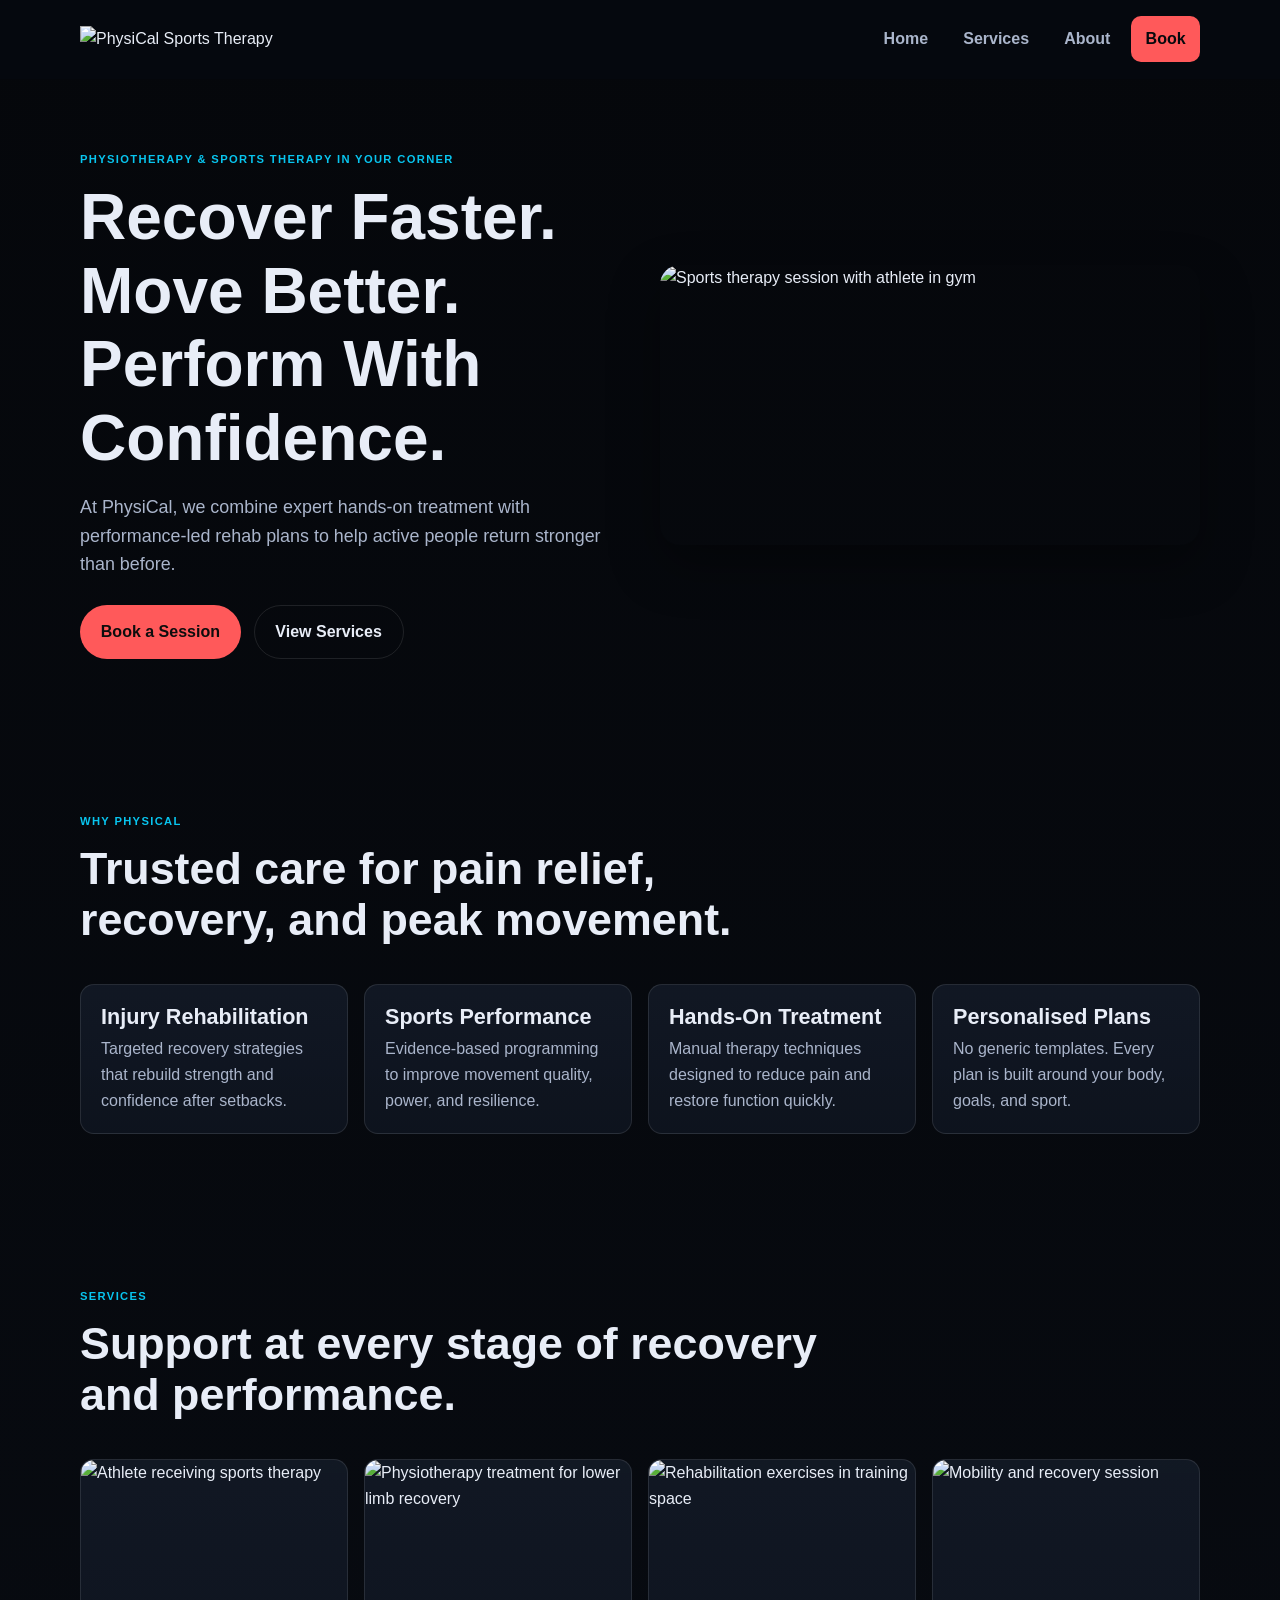
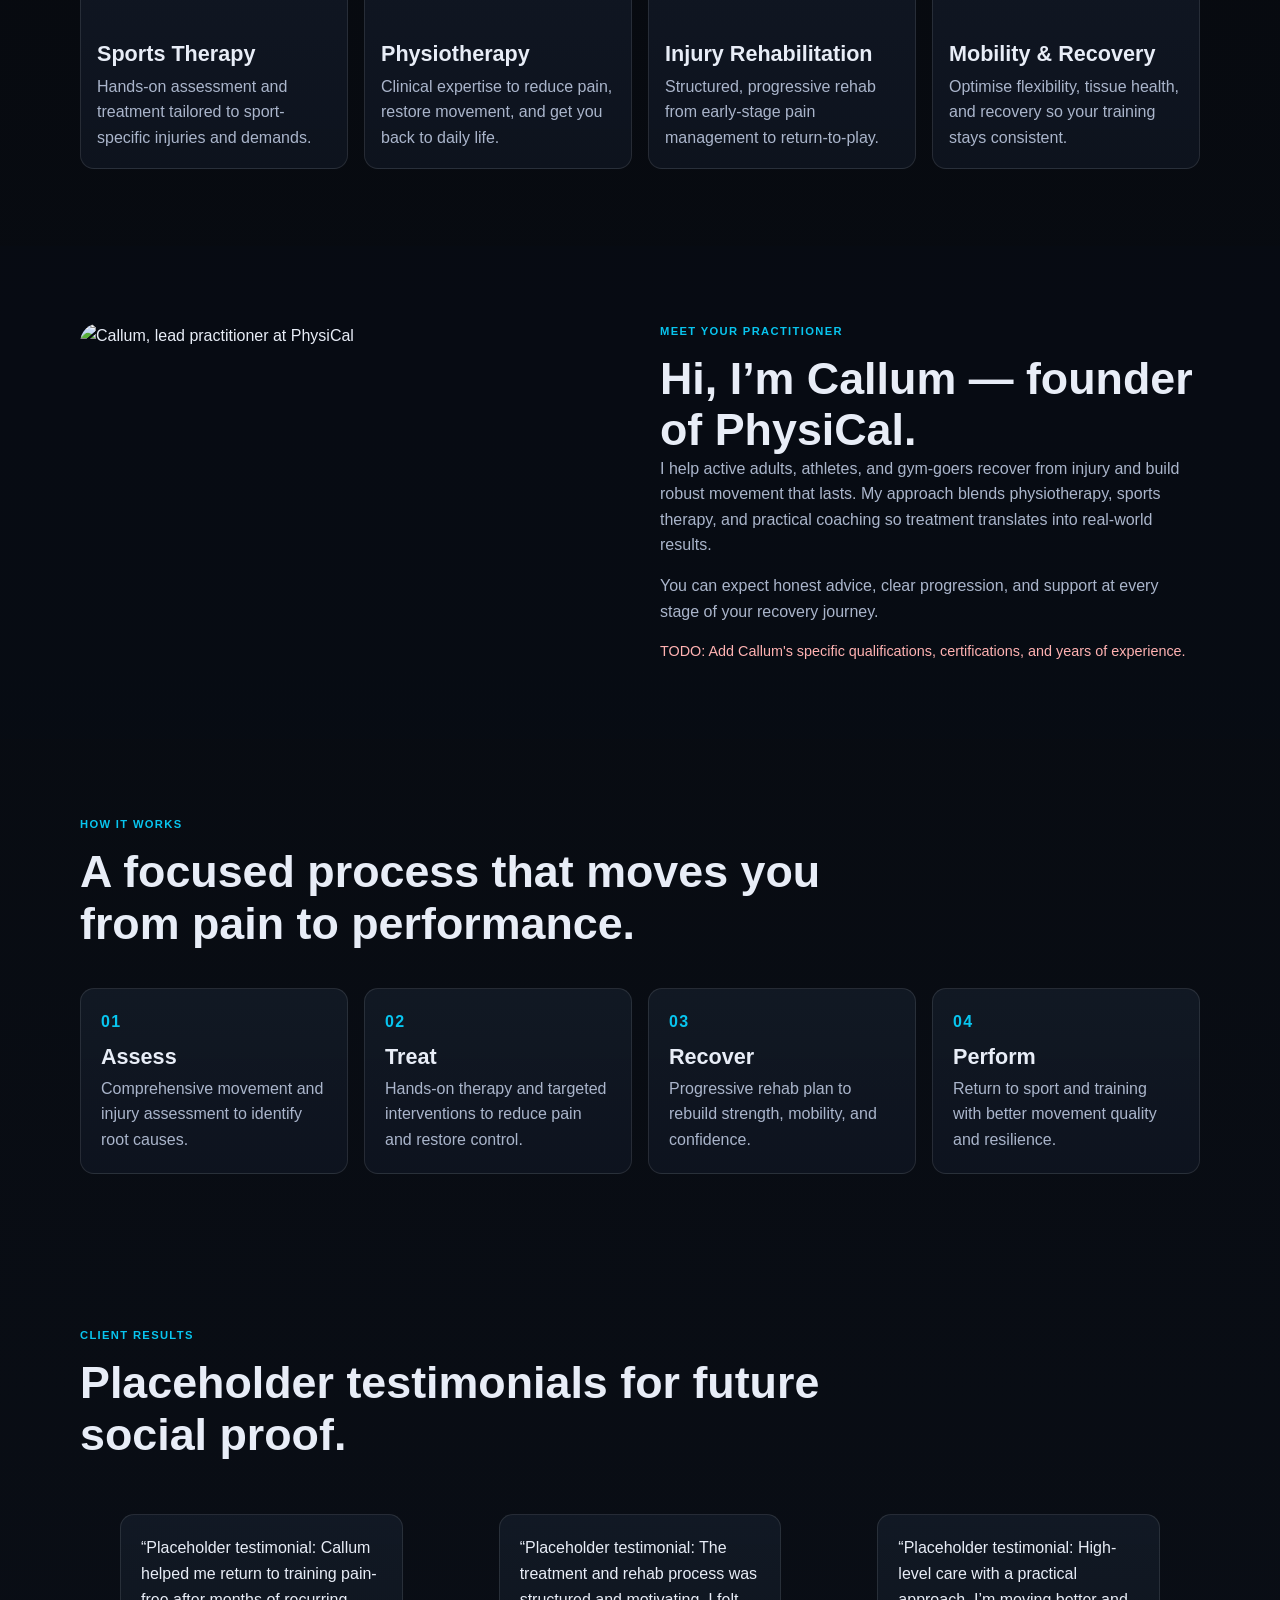
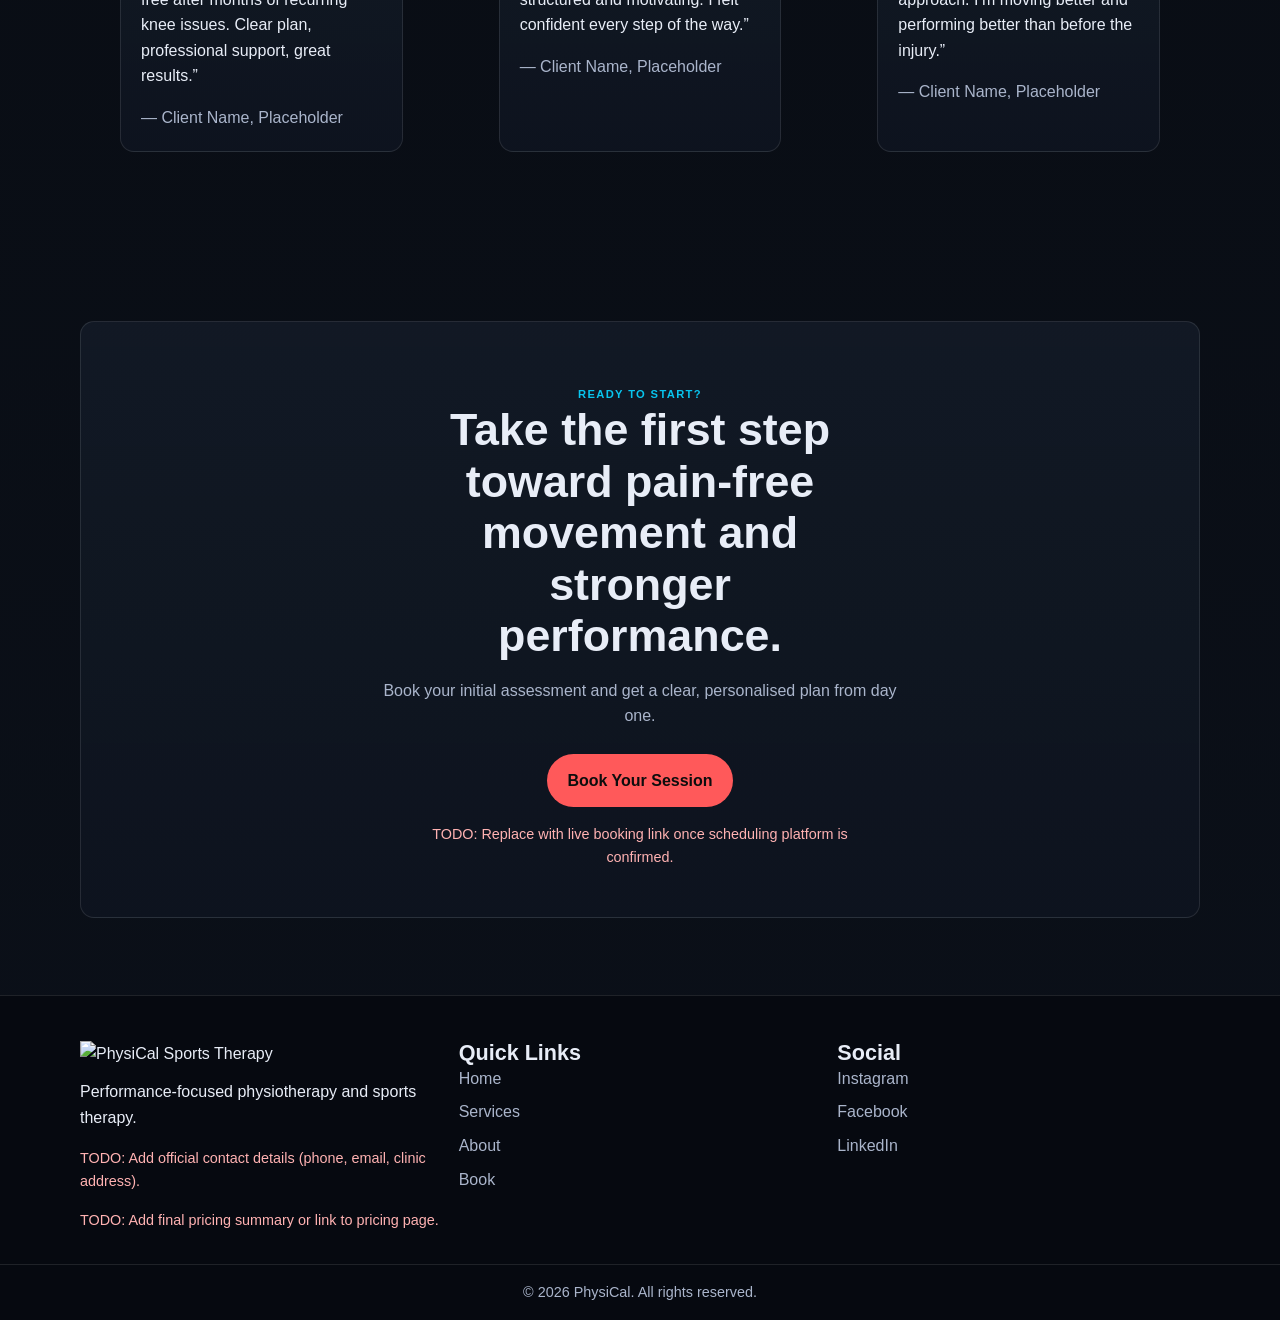
==== index.html @ a9a487e8 "Fix homepage routing for root and /public entry points" ====
<!DOCTYPE html>
<html lang="en">
<head>
  <meta charset="UTF-8" />
  <meta name="viewport" content="width=device-width, initial-scale=1.0" />
  <meta name="description" content="PhysiCal Sports Therapy helps active people recover from injury, move better, and perform at their best." />
  <title>PhysiCal | Physiotherapy & Sports Therapy</title>
  <link rel="preconnect" href="https://images.unsplash.com" />
  <link rel="preconnect" href="https://plus.unsplash.com" />
  <link rel="stylesheet" href="/public/css/styles.css" />
</head>
<body>
  <header class="site-header" id="top">
    <div class="container nav-wrap">
      <a href="#top" class="brand" aria-label="PhysiCal home">
        <img src="/public/images/logo.png" alt="PhysiCal Sports Therapy" class="brand-logo" />
      </a>

      <button class="nav-toggle" aria-label="Open navigation" aria-controls="site-nav" aria-expanded="false">
        <span></span>
        <span></span>
        <span></span>
      </button>

      <nav class="site-nav" id="site-nav" aria-label="Primary navigation">
        <a href="#top">Home</a>
        <a href="#services">Services</a>
        <a href="#about">About</a>
        <a href="#book" class="book-link">Book</a>
      </nav>
    </div>
  </header>

  <main>
    <section class="hero section" id="hero">
      <div class="container hero-grid">
        <div class="hero-copy fade-in">
          <p class="eyebrow">Physiotherapy & Sports Therapy in Your Corner</p>
          <h1>Recover Faster. Move Better. Perform With Confidence.</h1>
          <p class="hero-subtext">At PhysiCal, we combine expert hands-on treatment with performance-led rehab plans to help active people return stronger than before.</p>
          <div class="hero-actions">
            <a href="#book" class="btn btn-primary">Book a Session</a>
            <a href="#services" class="btn btn-secondary">View Services</a>
          </div>
        </div>
        <div class="hero-media fade-in">
          <img src="https://images.unsplash.com/photo-1517836357463-d25dfeac3438?auto=format&fit=crop&w=1400&q=80" alt="Sports therapy session with athlete in gym" />
        </div>
      </div>
    </section>

    <section class="value section" id="value">
      <div class="container">
        <div class="section-head fade-in">
          <p class="eyebrow">Why PhysiCal</p>
          <h2>Trusted care for pain relief, recovery, and peak movement.</h2>
        </div>
        <div class="value-grid">
          <article class="card fade-in">
            <h3>Injury Rehabilitation</h3>
            <p>Targeted recovery strategies that rebuild strength and confidence after setbacks.</p>
          </article>
          <article class="card fade-in">
            <h3>Sports Performance</h3>
            <p>Evidence-based programming to improve movement quality, power, and resilience.</p>
          </article>
          <article class="card fade-in">
            <h3>Hands-On Treatment</h3>
            <p>Manual therapy techniques designed to reduce pain and restore function quickly.</p>
          </article>
          <article class="card fade-in">
            <h3>Personalised Plans</h3>
            <p>No generic templates. Every plan is built around your body, goals, and sport.</p>
          </article>
        </div>
      </div>
    </section>

    <section class="services section" id="services">
      <div class="container">
        <div class="section-head fade-in">
          <p class="eyebrow">Services</p>
          <h2>Support at every stage of recovery and performance.</h2>
        </div>
        <div class="services-grid">
          <article class="service-card fade-in">
            <img src="https://images.unsplash.com/photo-1571019613454-1cb2f99b2d8b?auto=format&fit=crop&w=1200&q=80" alt="Athlete receiving sports therapy" />
            <h3>Sports Therapy</h3>
            <p>Hands-on assessment and treatment tailored to sport-specific injuries and demands.</p>
          </article>
          <article class="service-card fade-in">
            <img src="https://images.unsplash.com/photo-1519823551278-64ac92734fb1?auto=format&fit=crop&w=1200&q=80" alt="Physiotherapy treatment for lower limb recovery" />
            <h3>Physiotherapy</h3>
            <p>Clinical expertise to reduce pain, restore movement, and get you back to daily life.</p>
          </article>
          <article class="service-card fade-in">
            <img src="https://images.unsplash.com/photo-1599058917765-a780eda07a3e?auto=format&fit=crop&w=1200&q=80" alt="Rehabilitation exercises in training space" />
            <h3>Injury Rehabilitation</h3>
            <p>Structured, progressive rehab from early-stage pain management to return-to-play.</p>
          </article>
          <article class="service-card fade-in">
            <img src="https://images.unsplash.com/photo-1549570652-97324981a6fd?auto=format&fit=crop&w=1200&q=80" alt="Mobility and recovery session" />
            <h3>Mobility & Recovery</h3>
            <p>Optimise flexibility, tissue health, and recovery so your training stays consistent.</p>
          </article>
        </div>
      </div>
    </section>

    <section class="about section" id="about">
      <div class="container about-grid">
        <div class="about-media fade-in">
          <img src="https://images.unsplash.com/photo-1600880292203-757bb62b4baf?auto=format&fit=crop&w=1200&q=80" alt="Callum, lead practitioner at PhysiCal" />
        </div>
        <div class="about-copy fade-in">
          <p class="eyebrow">Meet Your Practitioner</p>
          <h2>Hi, I’m Callum — founder of PhysiCal.</h2>
          <p>I help active adults, athletes, and gym-goers recover from injury and build robust movement that lasts. My approach blends physiotherapy, sports therapy, and practical coaching so treatment translates into real-world results.</p>
          <p>You can expect honest advice, clear progression, and support at every stage of your recovery journey.</p>
          <p class="todo-note">TODO: Add Callum's specific qualifications, certifications, and years of experience.</p>
        </div>
      </div>
    </section>

    <section class="process section" id="process">
      <div class="container">
        <div class="section-head fade-in">
          <p class="eyebrow">How It Works</p>
          <h2>A focused process that moves you from pain to performance.</h2>
        </div>
        <div class="process-grid">
          <article class="process-step fade-in">
            <span class="step-number">01</span>
            <h3>Assess</h3>
            <p>Comprehensive movement and injury assessment to identify root causes.</p>
          </article>
          <article class="process-step fade-in">
            <span class="step-number">02</span>
            <h3>Treat</h3>
            <p>Hands-on therapy and targeted interventions to reduce pain and restore control.</p>
          </article>
          <article class="process-step fade-in">
            <span class="step-number">03</span>
            <h3>Recover</h3>
            <p>Progressive rehab plan to rebuild strength, mobility, and confidence.</p>
          </article>
          <article class="process-step fade-in">
            <span class="step-number">04</span>
            <h3>Perform</h3>
            <p>Return to sport and training with better movement quality and resilience.</p>
          </article>
        </div>
      </div>
    </section>

    <section class="testimonials section" id="results">
      <div class="container">
        <div class="section-head fade-in">
          <p class="eyebrow">Client Results</p>
          <h2>Placeholder testimonials for future social proof.</h2>
        </div>
        <div class="testimonials-grid">
          <blockquote class="testimonial fade-in">
            <p>“Placeholder testimonial: Callum helped me return to training pain-free after months of recurring knee issues. Clear plan, professional support, great results.”</p>
            <cite>— Client Name, Placeholder</cite>
          </blockquote>
          <blockquote class="testimonial fade-in">
            <p>“Placeholder testimonial: The treatment and rehab process was structured and motivating. I felt confident every step of the way.”</p>
            <cite>— Client Name, Placeholder</cite>
          </blockquote>
          <blockquote class="testimonial fade-in">
            <p>“Placeholder testimonial: High-level care with a practical approach. I’m moving better and performing better than before the injury.”</p>
            <cite>— Client Name, Placeholder</cite>
          </blockquote>
        </div>
      </div>
    </section>

    <section class="cta section" id="book">
      <div class="container cta-box fade-in">
        <p class="eyebrow">Ready to Start?</p>
        <h2>Take the first step toward pain-free movement and stronger performance.</h2>
        <p>Book your initial assessment and get a clear, personalised plan from day one.</p>
        <a href="#" class="btn btn-primary">Book Your Session</a>
        <p class="todo-note">TODO: Replace with live booking link once scheduling platform is confirmed.</p>
      </div>
    </section>
  </main>

  <footer class="site-footer">
    <div class="container footer-grid">
      <div>
        <img src="/public/images/logo.png" alt="PhysiCal Sports Therapy" class="footer-logo" />
        <p class="footer-tagline">Performance-focused physiotherapy and sports therapy.</p>
        <p class="todo-note">TODO: Add official contact details (phone, email, clinic address).</p>
        <p class="todo-note">TODO: Add final pricing summary or link to pricing page.</p>
      </div>
      <div>
        <h3>Quick Links</h3>
        <ul class="footer-links">
          <li><a href="#top">Home</a></li>
          <li><a href="#services">Services</a></li>
          <li><a href="#about">About</a></li>
          <li><a href="#book">Book</a></li>
        </ul>
      </div>
      <div>
        <h3>Social</h3>
        <ul class="footer-links">
          <li><a href="#" aria-label="Instagram">Instagram</a></li>
          <li><a href="#" aria-label="Facebook">Facebook</a></li>
          <li><a href="#" aria-label="LinkedIn">LinkedIn</a></li>
        </ul>
      </div>
    </div>
    <div class="footer-bottom">
      <p>&copy; <span id="year"></span> PhysiCal. All rights reserved.</p>
    </div>
  </footer>

  <script src="/public/js/main.js"></script>
</body>
</html>
---- public/css/styles.css ----
/* ==========================================
   Root Variables
   ========================================== */
:root {
  /* TODO: Fine-tune brand colours after final brand guidelines are approved */
  --color-bg: #07090d;
  --color-surface: #101520;
  --color-surface-alt: #161d2b;
  --color-text: #e8edf7;
  --color-text-muted: #aab5cb;
  --color-primary: #ff595a;
  --color-secondary: #08c5ef;
  --color-border: rgba(255, 255, 255, 0.1);
  --shadow-lg: 0 20px 50px rgba(0, 0, 0, 0.35);
  --radius-md: 14px;
  --radius-lg: 20px;
  --container: 1120px;
  --transition: 220ms ease;
}

/* ==========================================
   Global Base
   ========================================== */
* {
  box-sizing: border-box;
}

html {
  scroll-behavior: smooth;
}

body {
  margin: 0;
  font-family: "Inter", "Segoe UI", Roboto, Arial, sans-serif;
  background: linear-gradient(180deg, #05070b 0%, #0b1019 100%);
  color: var(--color-text);
  line-height: 1.6;
}

img {
  max-width: 100%;
  display: block;
}

a {
  color: inherit;
  text-decoration: none;
}

.container {
  width: min(100% - 2.25rem, var(--container));
  margin-inline: auto;
}

.section {
  padding: clamp(3.5rem, 6vw, 6rem) 0;
}

.eyebrow {
  margin: 0 0 0.75rem;
  color: var(--color-secondary);
  letter-spacing: 0.12em;
  text-transform: uppercase;
  font-weight: 700;
  font-size: clamp(0.7rem, 0.8vw, 0.8rem);
}

h1,
h2,
h3 {
  margin: 0;
  line-height: 1.15;
}

h1 {
  font-size: clamp(2rem, 5vw, 4rem);
}

h2 {
  font-size: clamp(1.6rem, 3.5vw, 2.8rem);
}

h3 {
  font-size: clamp(1.15rem, 2vw, 1.35rem);
}

p {
  margin: 0;
  color: var(--color-text-muted);
}

.todo-note {
  margin-top: 1rem;
  font-size: 0.9rem;
  color: #ffb2b2;
}

.section-head {
  max-width: 760px;
  margin-bottom: clamp(1.6rem, 3vw, 2.5rem);
}

/* ==========================================
   Header & Navigation
   ========================================== */
.site-header {
  position: sticky;
  top: 0;
  z-index: 30;
  background: rgba(6, 9, 15, 0.9);
  backdrop-filter: blur(12px);
  border-bottom: 1px solid transparent;
  transition: border-color var(--transition), background var(--transition);
}

.site-header.is-scrolled {
  border-color: var(--color-border);
}

.nav-wrap {
  display: flex;
  align-items: center;
  justify-content: space-between;
  gap: 1rem;
  min-height: 78px;
}

.brand-logo {
  width: clamp(170px, 23vw, 260px);
  height: auto;
}

.nav-toggle {
  width: 46px;
  height: 46px;
  border: 1px solid var(--color-border);
  border-radius: 10px;
  background: transparent;
  display: grid;
  place-items: center;
  padding: 0;
  cursor: pointer;
}

.nav-toggle span {
  display: block;
  width: 18px;
  height: 2px;
  margin: 2px 0;
  border-radius: 4px;
  background: var(--color-text);
  transition: transform var(--transition), opacity var(--transition);
}

.nav-toggle[aria-expanded="true"] span:nth-child(1) {
  transform: translateY(6px) rotate(45deg);
}

.nav-toggle[aria-expanded="true"] span:nth-child(2) {
  opacity: 0;
}

.nav-toggle[aria-expanded="true"] span:nth-child(3) {
  transform: translateY(-6px) rotate(-45deg);
}

.site-nav {
  position: absolute;
  top: 100%;
  right: 1rem;
  left: 1rem;
  display: grid;
  gap: 0.4rem;
  background: rgba(10, 14, 21, 0.98);
  border: 1px solid var(--color-border);
  border-radius: var(--radius-md);
  padding: 0.75rem;
  transform: translateY(-8px);
  opacity: 0;
  pointer-events: none;
  transition: opacity var(--transition), transform var(--transition);
}

.site-nav.is-open {
  opacity: 1;
  pointer-events: auto;
  transform: translateY(0);
}

.site-nav a {
  padding: 0.75rem 0.9rem;
  border-radius: 10px;
  color: var(--color-text-muted);
  font-weight: 600;
}

.site-nav a:hover,
.site-nav a:focus-visible {
  color: var(--color-text);
  background: rgba(255, 255, 255, 0.05);
}

.site-nav .book-link {
  color: var(--color-bg);
  background: var(--color-primary);
  text-align: center;
}

.site-nav .book-link:hover,
.site-nav .book-link:focus-visible {
  background: #ff7778;
  color: var(--color-bg);
}

/* ==========================================
   Hero
   ========================================== */
.hero {
  padding-top: clamp(2.2rem, 6vw, 4.5rem);
}

.hero-grid {
  display: grid;
  gap: 2rem;
  align-items: center;
}

.hero-subtext {
  margin-top: 1.1rem;
  font-size: clamp(1rem, 1.4vw, 1.2rem);
  max-width: 56ch;
}

.hero-actions {
  margin-top: 1.6rem;
  display: flex;
  flex-wrap: wrap;
  gap: 0.8rem;
}

.btn {
  display: inline-flex;
  align-items: center;
  justify-content: center;
  padding: 0.85rem 1.3rem;
  border-radius: 999px;
  font-weight: 700;
  transition: transform var(--transition), background var(--transition), color var(--transition);
}

.btn:hover,
.btn:focus-visible {
  transform: translateY(-2px);
}

.btn-primary {
  background: var(--color-primary);
  color: #0d0d0d;
}

.btn-primary:hover,
.btn-primary:focus-visible {
  background: #ff7677;
}

.btn-secondary {
  border: 1px solid var(--color-border);
  color: var(--color-text);
}

.btn-secondary:hover,
.btn-secondary:focus-visible {
  background: rgba(255, 255, 255, 0.07);
}

.hero-media {
  border-radius: var(--radius-lg);
  overflow: hidden;
  box-shadow: var(--shadow-lg);
  min-height: 280px;
}

.hero-media img {
  width: 100%;
  height: 100%;
  object-fit: cover;
}

/* ==========================================
   Cards / Grids
   ========================================== */
.value-grid,
.services-grid,
.process-grid,
.testimonials-grid,
.footer-grid {
  display: grid;
  gap: 1rem;
}

.card,
.service-card,
.process-step,
.testimonial,
.cta-box {
  border: 1px solid var(--color-border);
  background: linear-gradient(180deg, rgba(19, 26, 38, 0.9) 0%, rgba(14, 20, 31, 0.95) 100%);
  border-radius: var(--radius-md);
}

.card,
.process-step,
.testimonial {
  padding: 1.25rem;
}

.card h3,
.process-step h3,
.service-card h3 {
  margin-bottom: 0.4rem;
}

.service-card {
  overflow: hidden;
}

.service-card img {
  width: 100%;
  aspect-ratio: 16 / 10;
  object-fit: cover;
}

.service-card h3,
.service-card p {
  padding-inline: 1rem;
}

.service-card h3 {
  margin-top: 1rem;
}

.service-card p {
  padding-bottom: 1.1rem;
}

.about {
  background: rgba(8, 13, 21, 0.6);
}

.about-grid {
  display: grid;
  gap: 1.6rem;
  align-items: center;
}

.about-media {
  border-radius: var(--radius-lg);
  overflow: hidden;
}

.about-media img {
  width: 100%;
  height: 100%;
  min-height: 340px;
  object-fit: cover;
}

.about-copy p + p {
  margin-top: 0.95rem;
}

.process-step {
  position: relative;
}

.step-number {
  display: inline-block;
  margin-bottom: 0.65rem;
  font-weight: 800;
  color: var(--color-secondary);
  letter-spacing: 0.08em;
}

.testimonial p {
  color: var(--color-text);
}

.testimonial cite {
  margin-top: 1rem;
  display: block;
  font-style: normal;
  color: var(--color-text-muted);
}

.cta-box {
  text-align: center;
  padding: clamp(1.8rem, 4vw, 3rem);
}

.cta-box h2 {
  max-width: 18ch;
  margin-inline: auto;
}

.cta-box p {
  margin: 1rem auto 0;
  max-width: 60ch;
}

.cta-box .btn {
  margin-top: 1.6rem;
}

/* ==========================================
   Footer
   ========================================== */
.site-footer {
  border-top: 1px solid var(--color-border);
  background: #060910;
}

.footer-grid {
  padding: 2.8rem 0 2rem;
}

.footer-logo {
  width: clamp(160px, 23vw, 220px);
  margin-bottom: 0.8rem;
}

.footer-tagline {
  color: var(--color-text);
  margin-bottom: 0.8rem;
}

.footer-links {
  list-style: none;
  margin: 0;
  padding: 0;
  display: grid;
  gap: 0.5rem;
}

.footer-links a {
  color: var(--color-text-muted);
}

.footer-links a:hover,
.footer-links a:focus-visible {
  color: var(--color-text);
}

.footer-bottom {
  border-top: 1px solid var(--color-border);
  text-align: center;
  padding: 1rem;
}

.footer-bottom p {
  font-size: 0.9rem;
}

/* ==========================================
   Animations
   ========================================== */
.fade-in {
  opacity: 0;
  transform: translateY(16px);
  transition: opacity 600ms ease, transform 600ms ease;
}

.fade-in.is-visible {
  opacity: 1;
  transform: translateY(0);
}

/* ==========================================
   Responsive
   ========================================== */
@media (min-width: 760px) {
  .hero-grid,
  .about-grid {
    grid-template-columns: 1fr 1fr;
    gap: 2.5rem;
  }

  .value-grid,
  .process-grid {
    grid-template-columns: repeat(2, minmax(0, 1fr));
  }

  .services-grid,
  .testimonials-grid,
  .footer-grid {
    grid-template-columns: repeat(2, minmax(0, 1fr));
  }
}

@media (min-width: 1024px) {
  .nav-toggle {
    display: none;
  }

  .site-nav {
    position: static;
    display: flex;
    align-items: center;
    gap: 0.4rem;
    background: transparent;
    border: 0;
    border-radius: 0;
    padding: 0;
    opacity: 1;
    transform: none;
    pointer-events: auto;
  }

  .site-nav a {
    padding: 0.65rem 0.9rem;
  }

  .value-grid,
  .process-grid {
    grid-template-columns: repeat(4, minmax(0, 1fr));
  }

  .services-grid {
    grid-template-columns: repeat(4, minmax(0, 1fr));
  }

  .testimonials-grid,
  .footer-grid {
    grid-template-columns: repeat(3, minmax(0, 1fr));
  }
}
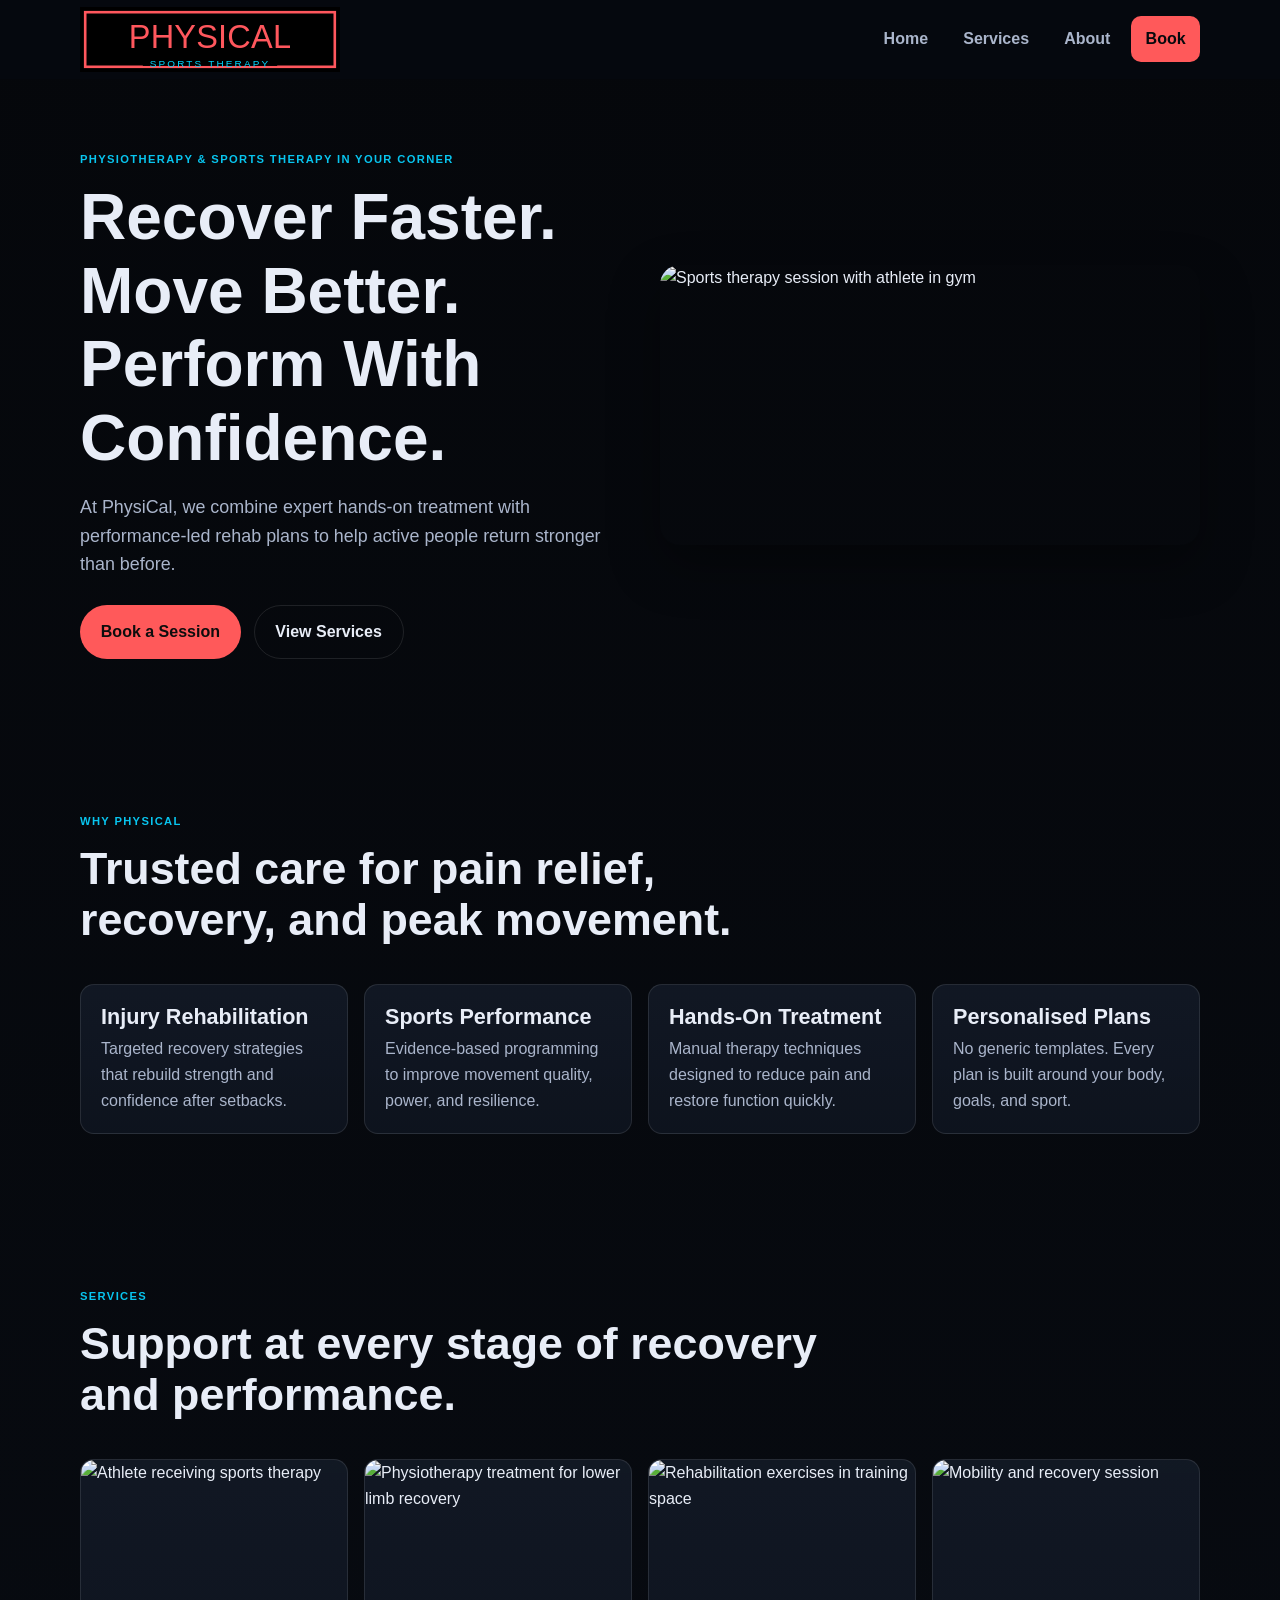
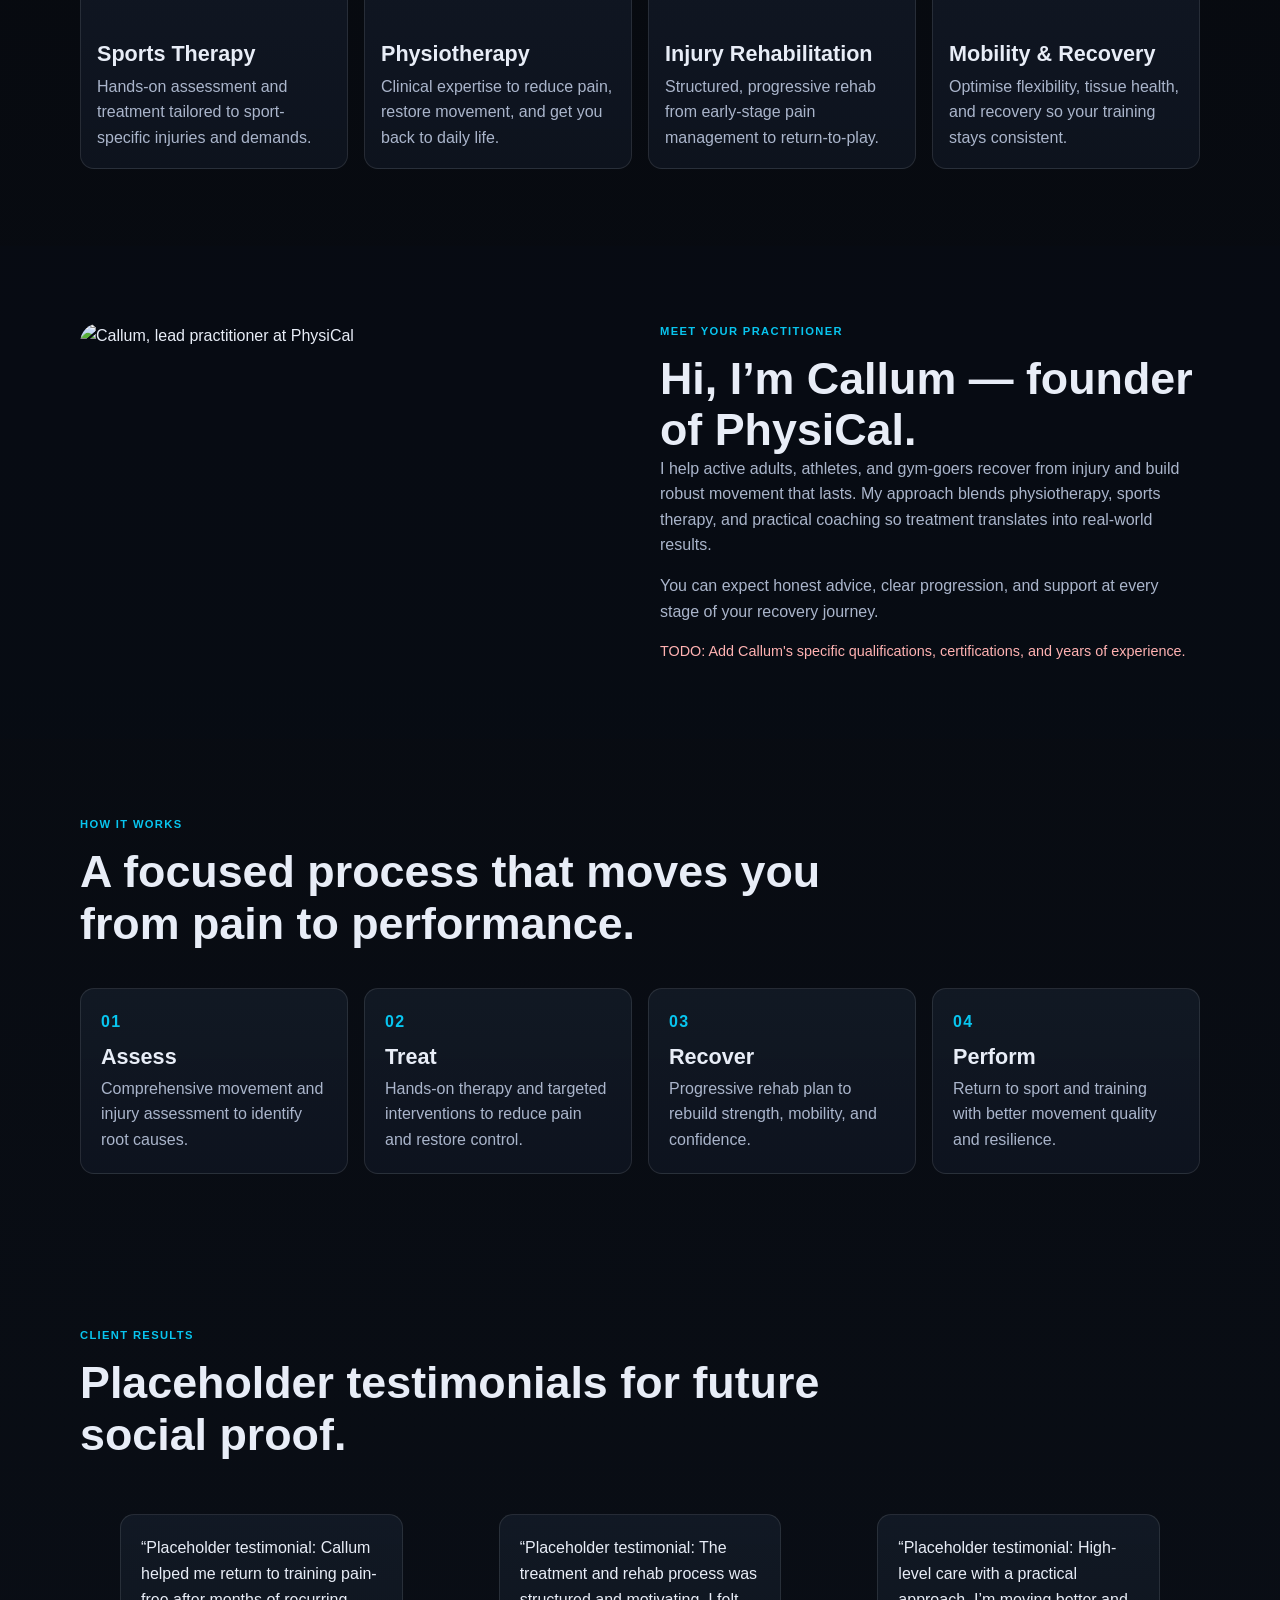
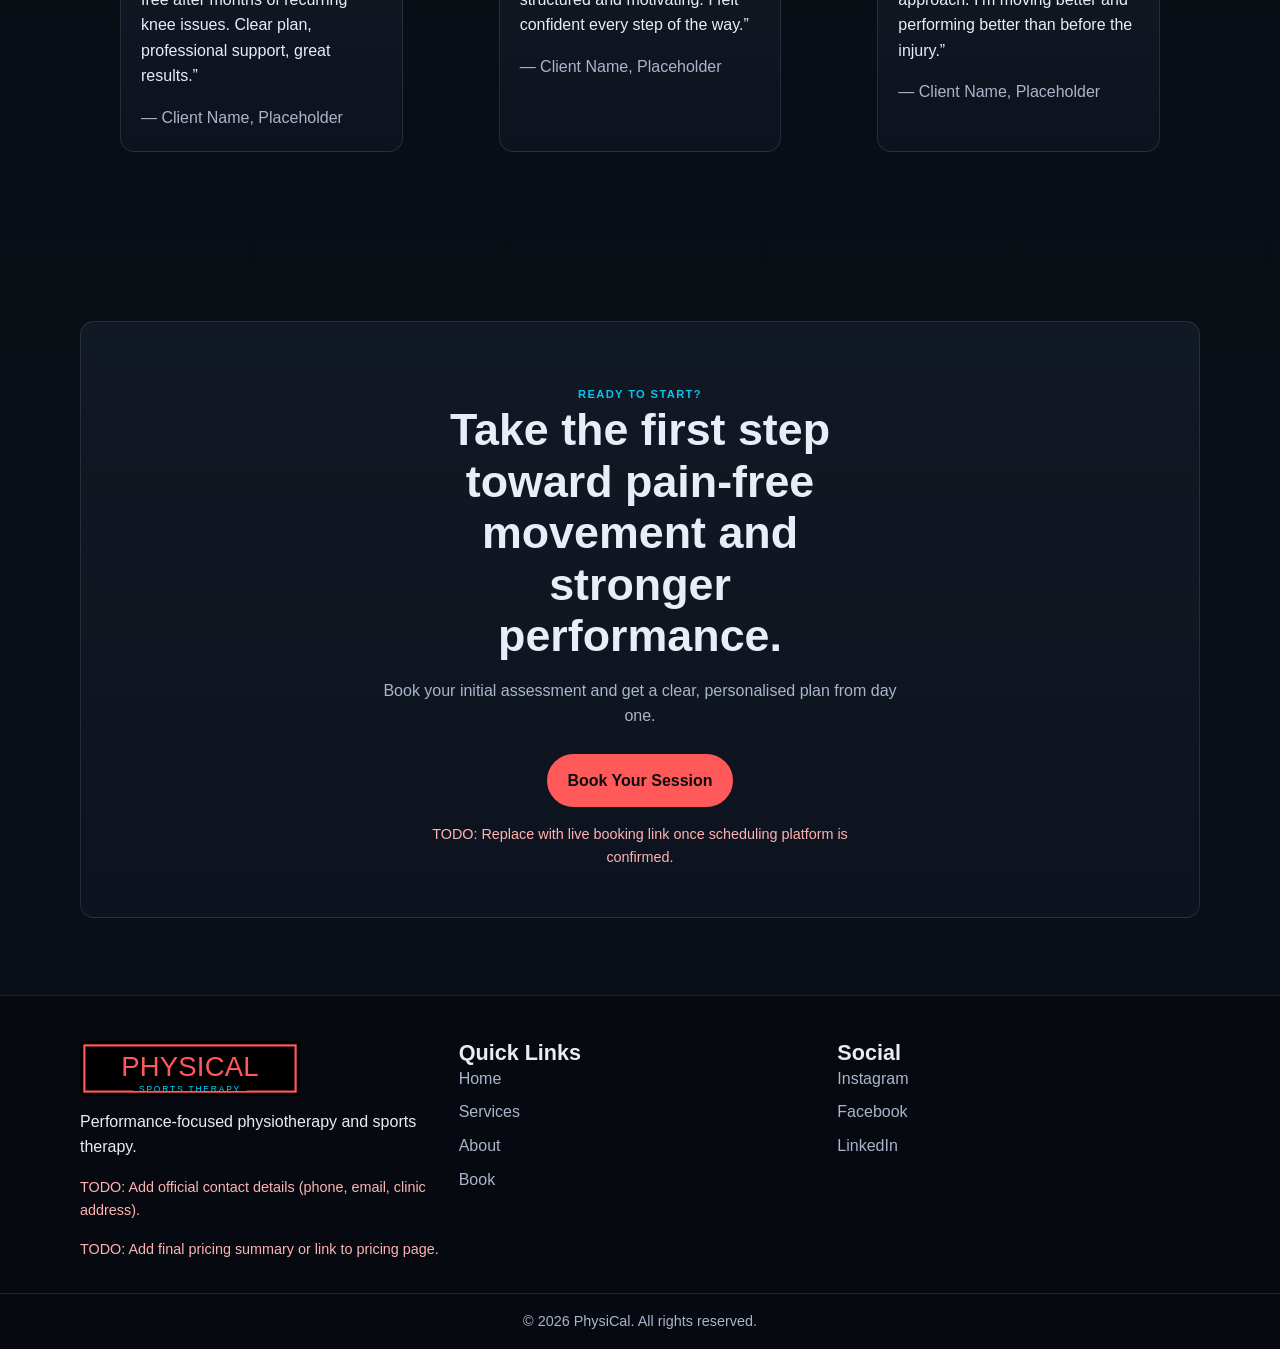
==== commit 2e0748dd: "Update site logo to new PhysiCal design" ====
--- a/index.html
+++ b/index.html
@@ -13,7 +13,7 @@
   <header class="site-header" id="top">
     <div class="container nav-wrap">
       <a href="#top" class="brand" aria-label="PhysiCal home">
-        <img src="/public/images/logo.png" alt="PhysiCal Sports Therapy" class="brand-logo" />
+        <img src="/public/images/logo.svg" alt="PhysiCal Sports Therapy" class="brand-logo" />
       </a>
 
       <button class="nav-toggle" aria-label="Open navigation" aria-controls="site-nav" aria-expanded="false">
@@ -190,7 +190,7 @@
   <footer class="site-footer">
     <div class="container footer-grid">
       <div>
-        <img src="/public/images/logo.png" alt="PhysiCal Sports Therapy" class="footer-logo" />
+        <img src="/public/images/logo.svg" alt="PhysiCal Sports Therapy" class="footer-logo" />
         <p class="footer-tagline">Performance-focused physiotherapy and sports therapy.</p>
         <p class="todo-note">TODO: Add official contact details (phone, email, clinic address).</p>
         <p class="todo-note">TODO: Add final pricing summary or link to pricing page.</p>
